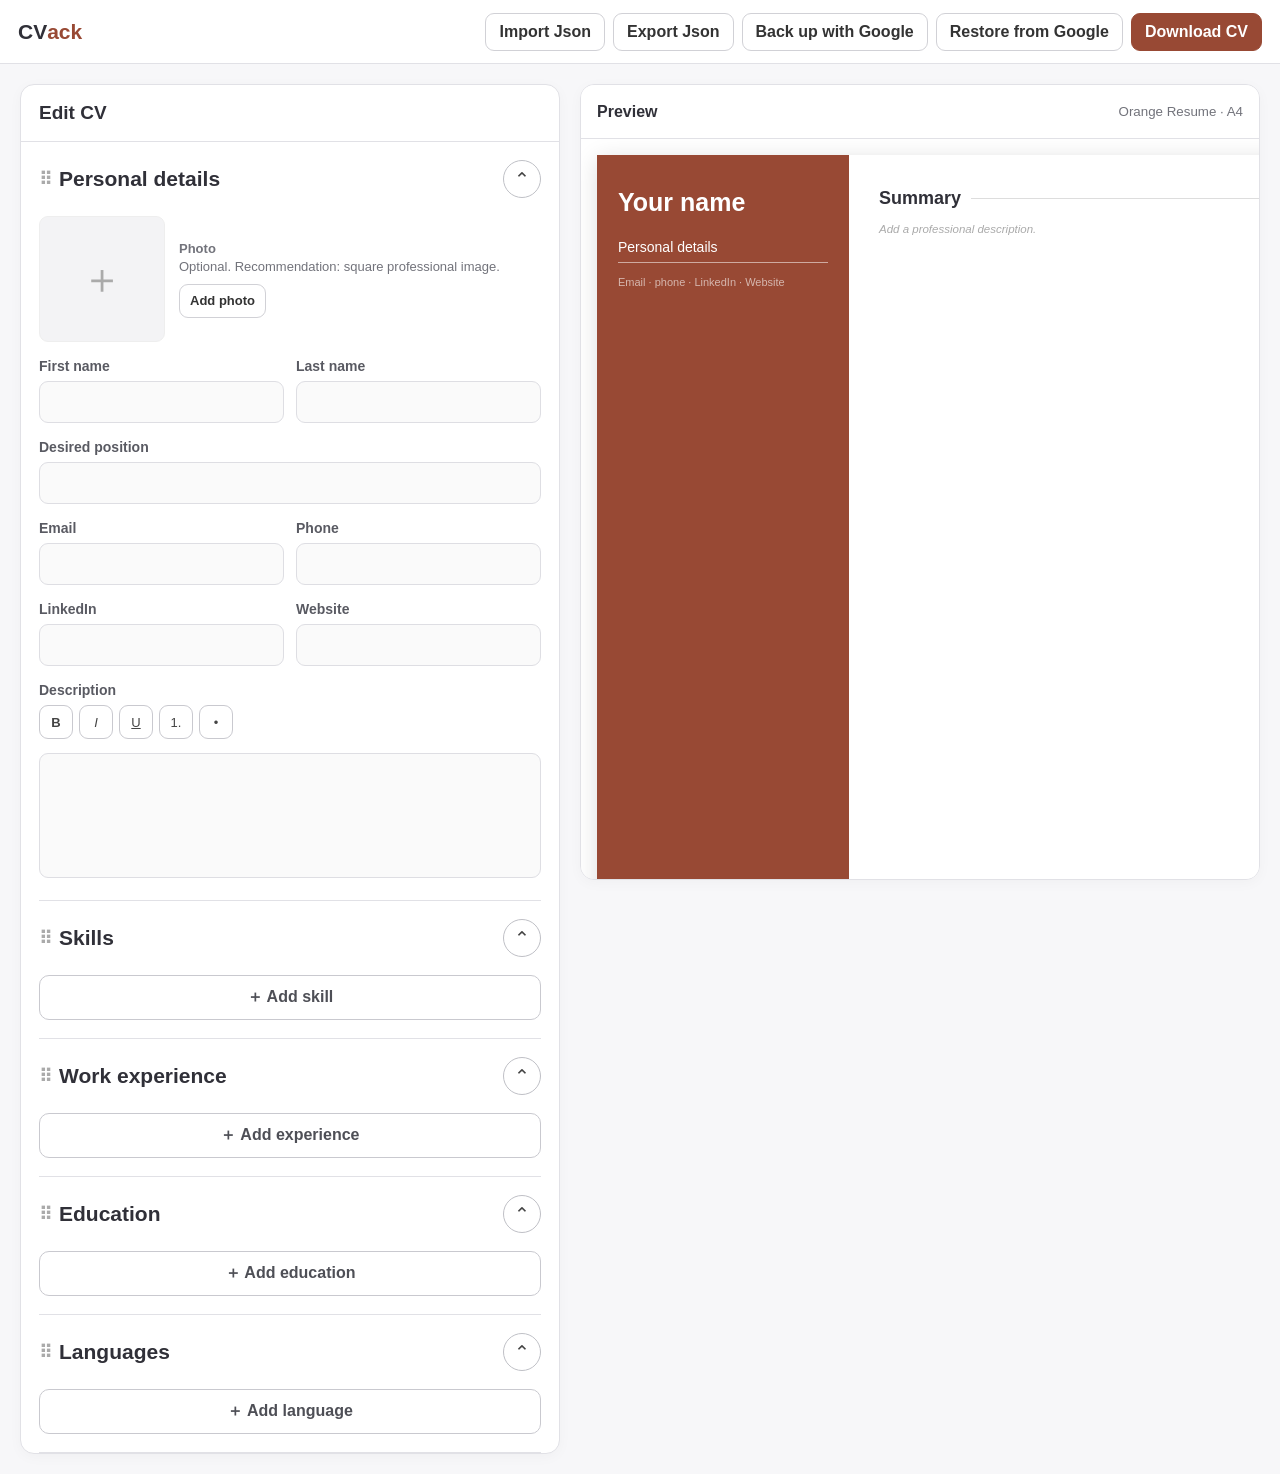
==== cv-dev.html @ dcd3dc96 "Translate app to English and add rich-text description toolbar Translate all UI copy, labels, toasts" ====
<!DOCTYPE html>
<html lang="en">
<head>
<meta charset="UTF-8">
<meta name="viewport" content="width=device-width, initial-scale=1.0">
<title>CVack</title>
<link rel="stylesheet" href="./css/styles.css">
<script src="https://accounts.google.com/gsi/client" async defer></script>
</head>
<body>
<header class="top">
 <div class="logo">CV<b>ack</b></div>
 <div class="top-actions">
  <button class="btn" id="import">Import Json</button>
  <button class="btn" id="export">Export Json</button>
  <button class="btn" id="googleBackup">Back up with Google</button>
  <button class="btn" id="googleRestore">Restore from Google</button>
  <button class="btn orange" id="pdf">Download CV</button>
  <input type="file" id="file" accept=".json,application/json" hidden>
 </div>
</header>

<div class="app">
 <div class="editor-panel">
  <div class="editor-head">Edit CV</div>
  <div class="editor" id="editor"></div>
 </div>
 <div class="preview-panel">
  <div class="preview-head"><strong>Preview</strong><small>Orange Resume · A4</small></div>
  <div class="preview-area" id="preview"></div>
 </div>
</div>
<div class="toast" id="toast"></div>
<script src="js/script.js"></script>
</body>
</html>
---- css/styles.css ----
:root {
    --blue: #3974d9;
    --blue2: #edf4ff;
    --orange: #984934;
    --orange-dark: #813a2a;
    --text: #303038;
    --muted: #72737b;
    --line: #e1e1e6;
    --bg: #f7f7f9;
    --card: #fff;
}

* {
    box-sizing: border-box;
    -webkit-print-color-adjust: exact !important;
    print-color-adjust: exact !important;
}

html,
body {
    margin: 0;
    padding: 0;
    background: var(--bg);
    color: var(--text);
    font-family: -apple-system, BlinkMacSystemFont, "Segoe UI", Roboto, Arial, sans-serif
}

button,
input,
textarea,
select {
    font: inherit
}

button {
    cursor: pointer
}

.top {
    height: 64px;
    background: #fff;
    border-bottom: 1px solid var(--line);
    display: flex;
    align-items: center;
    justify-content: space-between;
    padding: 0 18px;
    position: sticky;
    top: 0;
    z-index: 30
}

.logo {
    font-size: 21px;
    font-weight: 800
}

.logo b {
    color: var(--orange)
}

.top-actions {
    display: flex;
    gap: 8px
}

.btn {
    border: 1px solid #d1d1d6;
    background: #fff;
    color: #333;
    border-radius: 9px;
    padding: 9px 13px;
    font-weight: 700
}

.btn.blue {
    background: var(--blue);
    color: #fff;
    border-color: var(--blue)
}

.btn.orange {
    background: var(--orange);
    color: #fff;
    border-color: var(--orange)
}

.btn.small {
    padding: 7px 10px;
    font-size: 13px
}

.app {
    max-width: 1450px;
    margin: auto;
    display: grid;
    grid-template-columns: 540px 1fr;
    gap: 20px;
    padding: 20px
}

.editor-panel,
.preview-panel {
    background: #fff;
    border: 1px solid var(--line);
    border-radius: 14px;
    box-shadow: 0 3px 14px #00000008
}

.editor-panel {
    overflow: hidden
}

.editor-head {
    padding: 17px 18px;
    border-bottom: 1px solid var(--line);
    font-weight: 800;
    font-size: 19px
}

.editor {
    padding: 0 18px
}

.section {
    border-bottom: 1px solid var(--line);
    padding: 18px 0
}

.section-head {
    display: flex;
    align-items: center;
    gap: 9px;
    justify-content: space-between
}

.section-title {
    display: flex;
    align-items: center;
    gap: 9px;
    font-size: 21px;
    font-weight: 800
}

.grip {
    color: #aaa;
    font-size: 18px;
    line-height: 10px;
    letter-spacing: -2px
}

.section-tools {
    display: flex;
    gap: 5px
}

.circle {
    width: 38px;
    height: 38px;
    border: 1px solid #bfc0c6;
    background: #fff;
    border-radius: 50%;
    font-size: 19px;
    color: #444
}

.section-body {
    padding-top: 18px
}

.collapsed .section-body {
    display: none
}

.grid {
    display: grid;
    grid-template-columns: 1fr 1fr;
    gap: 12px
}

.field {
    margin-bottom: 4px
}

.field.full {
    grid-column: 1/-1
}

.field label {
    display: block;
    color: #595a62;
    font-size: 14px;
    font-weight: 650;
    margin-bottom: 7px
}

.field input,
.field textarea,
.field select,
.field .rte {
    width: 100%;
    border: 1px solid #dedee3;
    border-radius: 9px;
    background: #fafafa;
    padding: 11px 12px;
    color: #303038;
    outline: 0
}

.field input:focus,
.field textarea:focus,
.field select:focus,
.field .rte:focus {
    border-color: #5c91ea;
    background: #fff;
    box-shadow: 0 0 0 3px #3974d91a
}

textarea {
    min-height: 125px;
    resize: vertical
}

.rte-toolbar {
    display: flex;
    gap: 6px;
    margin-bottom: 14px
}

.rte-btn {
    width: 34px;
    height: 34px;
    display: flex;
    align-items: center;
    justify-content: center;
    border: 1px solid #c9c9cf;
    border-radius: 9px;
    background: #fff;
    font-size: 13px;
    color: #444
}

.rte-btn:hover {
    border-color: #5c91ea;
    color: var(--blue)
}

.rte-btn.active {
    background: var(--blue2);
    border-color: var(--blue);
    color: var(--blue)
}

.field .rte {
    min-height: 125px;
    white-space: pre-wrap;
    overflow-wrap: break-word
}

.rte ul,
.rte ol {
    margin: 0;
    padding-left: 20px
}

.photo-row {
    display: flex;
    gap: 14px;
    align-items: center;
    margin-bottom: 16px
}

.photo-box {
    width: 126px;
    height: 126px;
    border-radius: 9px;
    background: #f3f3f5;
    display: flex;
    align-items: center;
    justify-content: center;
    overflow: hidden;
    border: 1px solid #eee
}

.photo-box img {
    width: 100%;
    height: 100%;
    object-fit: cover
}

.photo-box span {
    font-size: 42px;
    color: #aaa
}

.photo-info {
    font-size: 13px;
    color: var(--muted);
    line-height: 1.4
}

.photo-info button {
    margin-top: 8px
}

.item {
    border: 1px solid #dcdce1;
    border-radius: 11px;
    padding: 14px;
    margin: 0 0 10px;
    background: #fff
}

.item-head {
    display: flex;
    align-items: center;
    justify-content: space-between;
    margin-bottom: 12px
}

.item-head strong {
    font-size: 15px
}

.item-actions {
    display: flex;
    gap: 5px
}

.icon {
    width: 34px;
    height: 34px;
    border-radius: 50%;
    border: 1px solid #c9c9cf;
    background: #fff
}

.icon.danger {
    color: #a33
}

.add {
    width: 100%;
    border: 1px solid #c9c9cf;
    border-radius: 10px;
    background: #fff;
    padding: 11px;
    font-weight: 750;
    color: #4e4f56
}

.reorder {
    display: flex;
    gap: 4px
}

.reorder button {
    border: 0;
    background: transparent;
    color: #888;
    font-size: 18px;
    padding: 3px 5px
}

.skill,
.lang {
    display: grid;
    grid-template-columns: 1fr 145px 38px;
    gap: 8px;
    margin-bottom: 9px
}

.skill input,
.skill select,
.lang input,
.lang select {
    border: 1px solid #dedee3;
    background: #fafafa;
    border-radius: 8px;
    padding: 9px
}

.hobby {
    display: grid;
    grid-template-columns: 1fr 38px;
    gap: 8px;
    margin-bottom: 9px
}

.note {
    font-size: 12px;
    color: var(--muted);
    line-height: 1.5;
    background: #f6f7f9;
    padding: 10px;
    border-radius: 9px;
    margin-top: 12px
}

.preview-panel {
    position: sticky;
    top: 84px;
    height: calc(100vh - 104px);
    overflow: auto
}

.preview-head {
    height: 54px;
    border-bottom: 1px solid var(--line);
    display: flex;
    align-items: center;
    justify-content: space-between;
    padding: 0 16px
}

.preview-head small {
    color: var(--muted)
}

.preview-area {
    padding: 16px;
    overflow: auto
}

.paper {
    width: 794px;
    min-height: 1123px;
    margin: 0 auto;
    background: #fff;
    display: grid;
    grid-template-columns: 252px 1fr;
    box-shadow: 0 4px 22px #0002
}

.side {
    background: var(--orange);
    color: white;
    padding: 33px 21px
}

.side .photo {
    width: 108px;
    height: 108px;
    border-radius: 5px;
    overflow: hidden;
    margin: 0 auto 22px;
    background: #ffffff1c
}

.side .photo img {
    width: 100%;
    height: 100%;
    object-fit: cover
}

.side h1 {
    font-size: 25px;
    line-height: 1.12;
    margin: 0 0 23px;
    word-break: break-word
}

.side .headline {
    font-size: 12px;
    line-height: 1.35;
    margin-top: -14px;
    margin-bottom: 20px
}

.side h3 {
    font-size: 14px;
    font-weight: 500;
    margin: 22px 0 11px;
    padding-bottom: 7px;
    border-bottom: 1px solid #ffffff88
}

.contact {
    font-size: 11px;
    line-height: 1.5
}

.contact div {
    margin: 6px 0;
    overflow-wrap: anywhere
}

.cvskill {
    display: flex;
    justify-content: space-between;
    align-items: center;
    gap: 6px;
    font-size: 11px;
    margin: 9px 0
}

.dots {
    font-size: 10px;
    white-space: nowrap;
    letter-spacing: 1px
}

.main {
    padding: 33px 30px
}

.main section {
    margin-bottom: 22px
}

.main h2 {
    font-size: 18px;
    margin: 0 0 12px;
    display: flex;
    align-items: center;
    gap: 10px
}

.main h2:after {
    content: "";
    height: 1px;
    background: #ddd;
    flex: 1
}

.profile {
    font-size: 11.5px;
    line-height: 1.5;
    margin: 0
}

.profile ul,
.profile ol,
.job ul,
.job ol,
.edu ul,
.edu ol {
    margin: 6px 0;
    padding-left: 18px
}

.edu,
.job {
    display: grid;
    grid-template-columns: 125px 1fr;
    gap: 15px;
    font-size: 10.7px;
    line-height: 1.4;
    margin-bottom: 18px
}

.date {
    font-weight: 800
}

.role {
    font-size: 12px;
    font-weight: 800
}

.org {
    color: var(--orange)
}

.job b {
    font-weight: 800
}

.empty {
    color: #aaa;
    font-style: italic
}

.toast {
    position: fixed;
    right: 20px;
    bottom: 20px;
    background: #252529;
    color: white;
    border-radius: 10px;
    padding: 11px 15px;
    z-index: 80;
    opacity: 0;
    transform: translateY(8px);
    transition: .2s
}

.toast.show {
    opacity: 1;
    transform: none
}

.hidden {
    display: none !important
}

@media(max-width:1100px) {
    .app {
        grid-template-columns: 1fr
    }

    .preview-panel {
        position: relative;
        top: auto;
        height: auto
    }

    .preview-area {
        min-height: 600px
    }
}

@media(max-width:650px) {
    .top {
        height: auto;
        min-height: 64px;
        align-items: flex-start;
        gap: 8px;
        padding: 11px;
        flex-direction: column
    }

    .top-actions {
        width: 100%;
        overflow: auto
    }

    .top-actions .btn {
        white-space: nowrap
    }

    .app {
        padding: 9px;
        display: block
    }

    .preview-panel {
        margin-top: 14px
    }

    .editor {
        padding: 0 12px
    }

    .grid {
        grid-template-columns: 1fr
    }

    .field.full {
        grid-column: auto
    }

    .skill,
    .lang {
        grid-template-columns: 1fr 120px 38px
    }

    .preview-area {
        padding: 8px
    }

    .paper {
        margin-left: 0;
        transform: scale(.72);
        transform-origin: top left;
        margin-bottom: -310px
    }
}

@media print {
    @page {
        size: A4;
        margin: 0
    }

    body {
        background: #fff
    }

    .top,
    .editor-panel,
    .preview-head {
        display: none !important
    }

    .app {
        display: block;
        padding: 0
    }

    .preview-panel {
        border: 0;
        box-shadow: none;
        height: auto;
        position: static
    }

    .preview-area {
        padding: 0
    }

    .paper {
        margin: 0;
        box-shadow: none;
        width: 794px;
        min-height: 1123px;
        page-break-after: always
    }
}
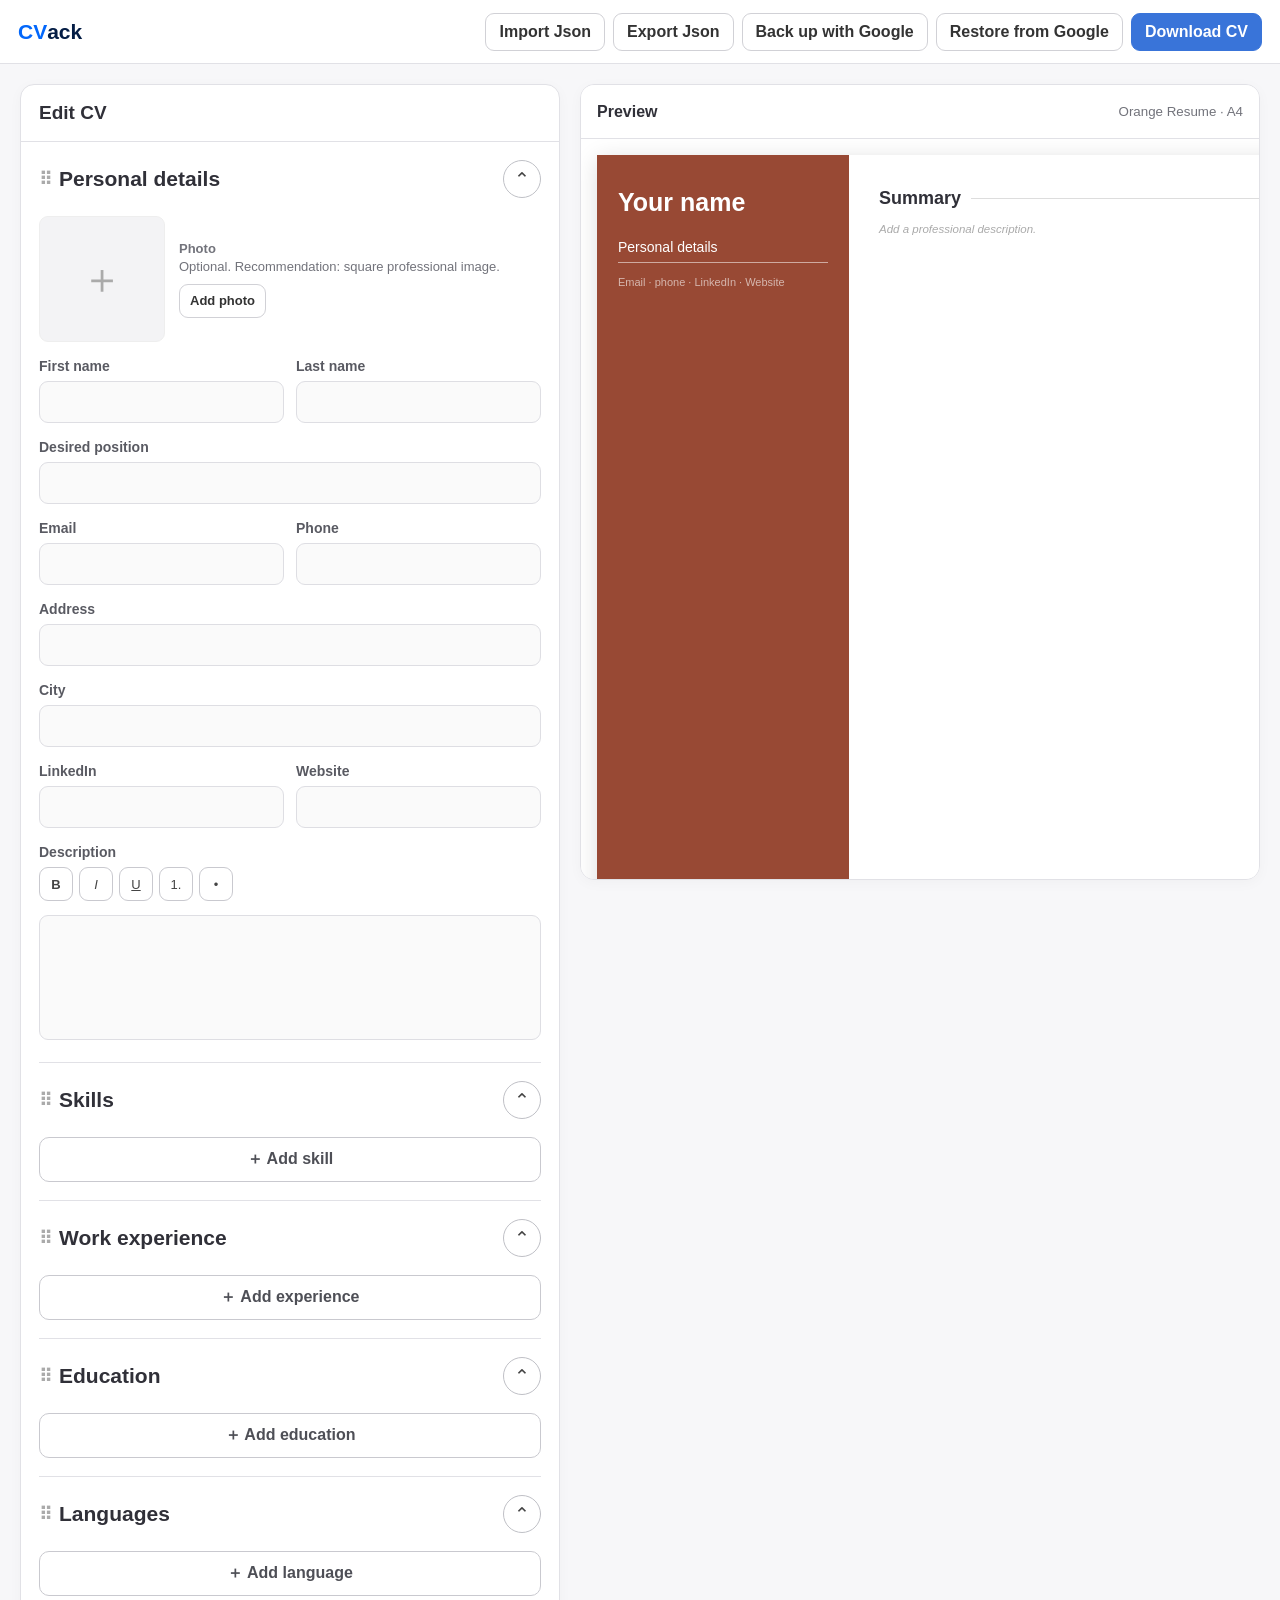
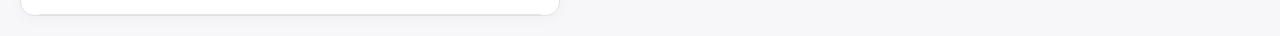
==== commit a953e489: "Switch UI buttons and home page accents from orange to blue Match the new blue CVack logo. The CV pr" ====
--- a/cv-dev.html
+++ b/cv-dev.html
@@ -9,13 +9,13 @@
 </head>
 <body>
 <header class="top">
- <div class="logo">CV<b>ack</b></div>
+ <a class="logo" href="./index.html">CV<b>ack</b></a>
  <div class="top-actions">
   <button class="btn" id="import">Import Json</button>
   <button class="btn" id="export">Export Json</button>
   <button class="btn" id="googleBackup">Back up with Google</button>
   <button class="btn" id="googleRestore">Restore from Google</button>
-  <button class="btn orange" id="pdf">Download CV</button>
+  <button class="btn blue" id="pdf">Download CV</button>
   <input type="file" id="file" accept=".json,application/json" hidden>
  </div>
 </header>
--- a/css/styles.css
+++ b/css/styles.css
@@ -2,6 +2,8 @@
     --blue: #3974d9;
     --blue2: #edf4ff;
     --orange: #984934;
+    --logo-cv: #0267fb;
+    --logo-ack: #041d45;
     --orange-dark: #813a2a;
     --text: #303038;
     --muted: #72737b;
@@ -51,11 +53,13 @@
 
 .logo {
     font-size: 21px;
-    font-weight: 800
+    font-weight: 800;
+    color: var(--logo-cv);
+    text-decoration: none
 }
 
 .logo b {
-    color: var(--orange)
+    color: var(--logo-ack);
 }
 
 .top-actions {
@@ -76,12 +80,6 @@
     background: var(--blue);
     color: #fff;
     border-color: var(--blue)
-}
-
-.btn.orange {
-    background: var(--orange);
-    color: #fff;
-    border-color: var(--orange)
 }
 
 .btn.small {
@@ -482,6 +480,25 @@
 .contact div {
     margin: 6px 0;
     overflow-wrap: anywhere
+}
+
+.contact-icon {
+    vertical-align: -1.5px;
+
+    margin-right: 5px;
+
+    opacity: .85
+}
+
+.contact-row {
+    display: flex;
+    align-items: center;
+    gap: 5px
+}
+
+.contact-row .contact-icon {
+    margin-right: 0;
+    flex-shrink: 0
 }
 
 .cvskill {
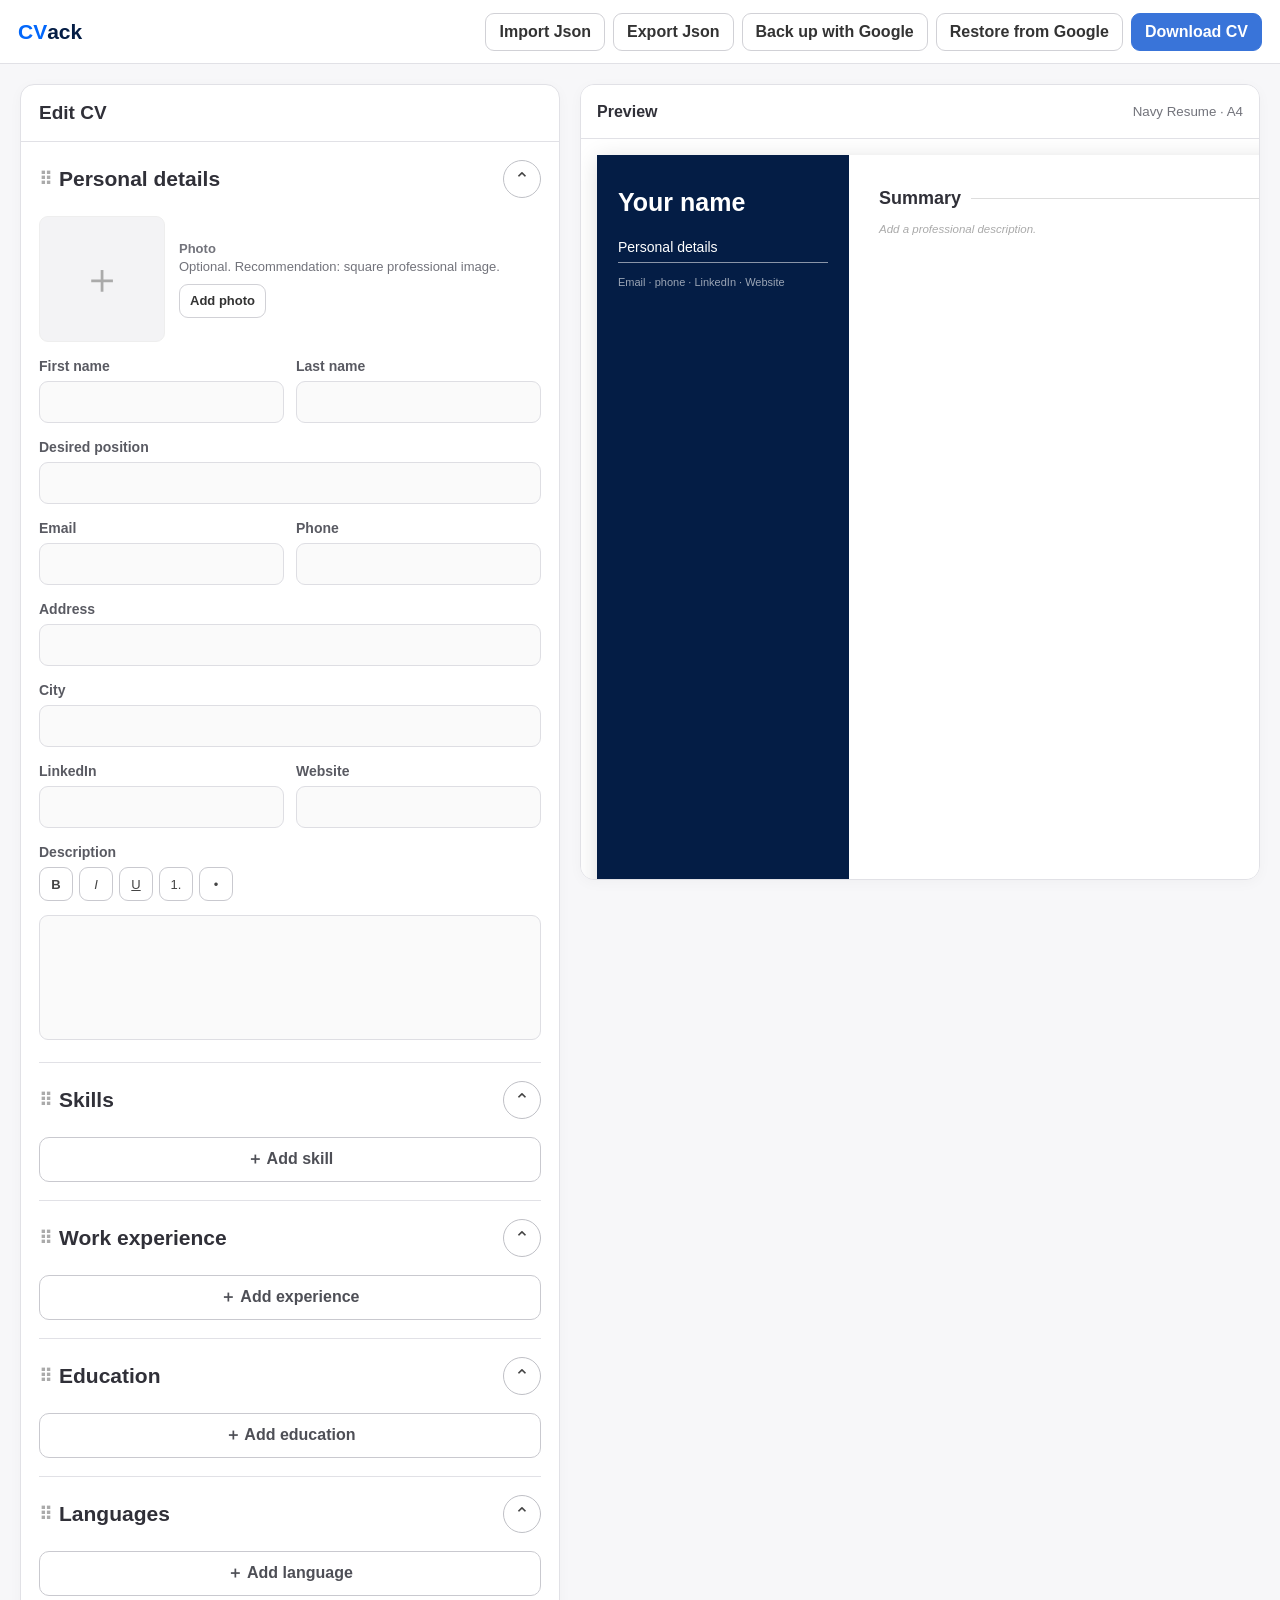
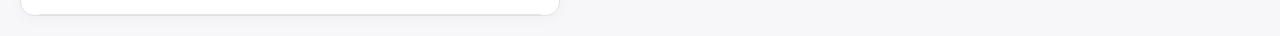
==== commit b993f927: "Recolor CV preview to navy sidebar and blue organizations Match the CVack logo colors and drop the n" ====
--- a/cv-dev.html
+++ b/cv-dev.html
@@ -26,7 +26,7 @@
   <div class="editor" id="editor"></div>
  </div>
  <div class="preview-panel">
-  <div class="preview-head"><strong>Preview</strong><small>Orange Resume · A4</small></div>
+  <div class="preview-head"><strong>Preview</strong><small>Navy Resume · A4</small></div>
   <div class="preview-area" id="preview"></div>
  </div>
 </div>
--- a/css/styles.css
+++ b/css/styles.css
@@ -1,10 +1,8 @@
 :root {
     --blue: #3974d9;
     --blue2: #edf4ff;
-    --orange: #984934;
     --logo-cv: #0267fb;
     --logo-ack: #041d45;
-    --orange-dark: #813a2a;
     --text: #303038;
     --muted: #72737b;
     --line: #e1e1e6;
@@ -430,7 +428,7 @@
 }
 
 .side {
-    background: var(--orange);
+    background: var(--logo-ack);
     color: white;
     padding: 33px 21px
 }
@@ -575,7 +573,7 @@
 }
 
 .org {
-    color: var(--orange)
+    color: var(--logo-cv)
 }
 
 .job b {
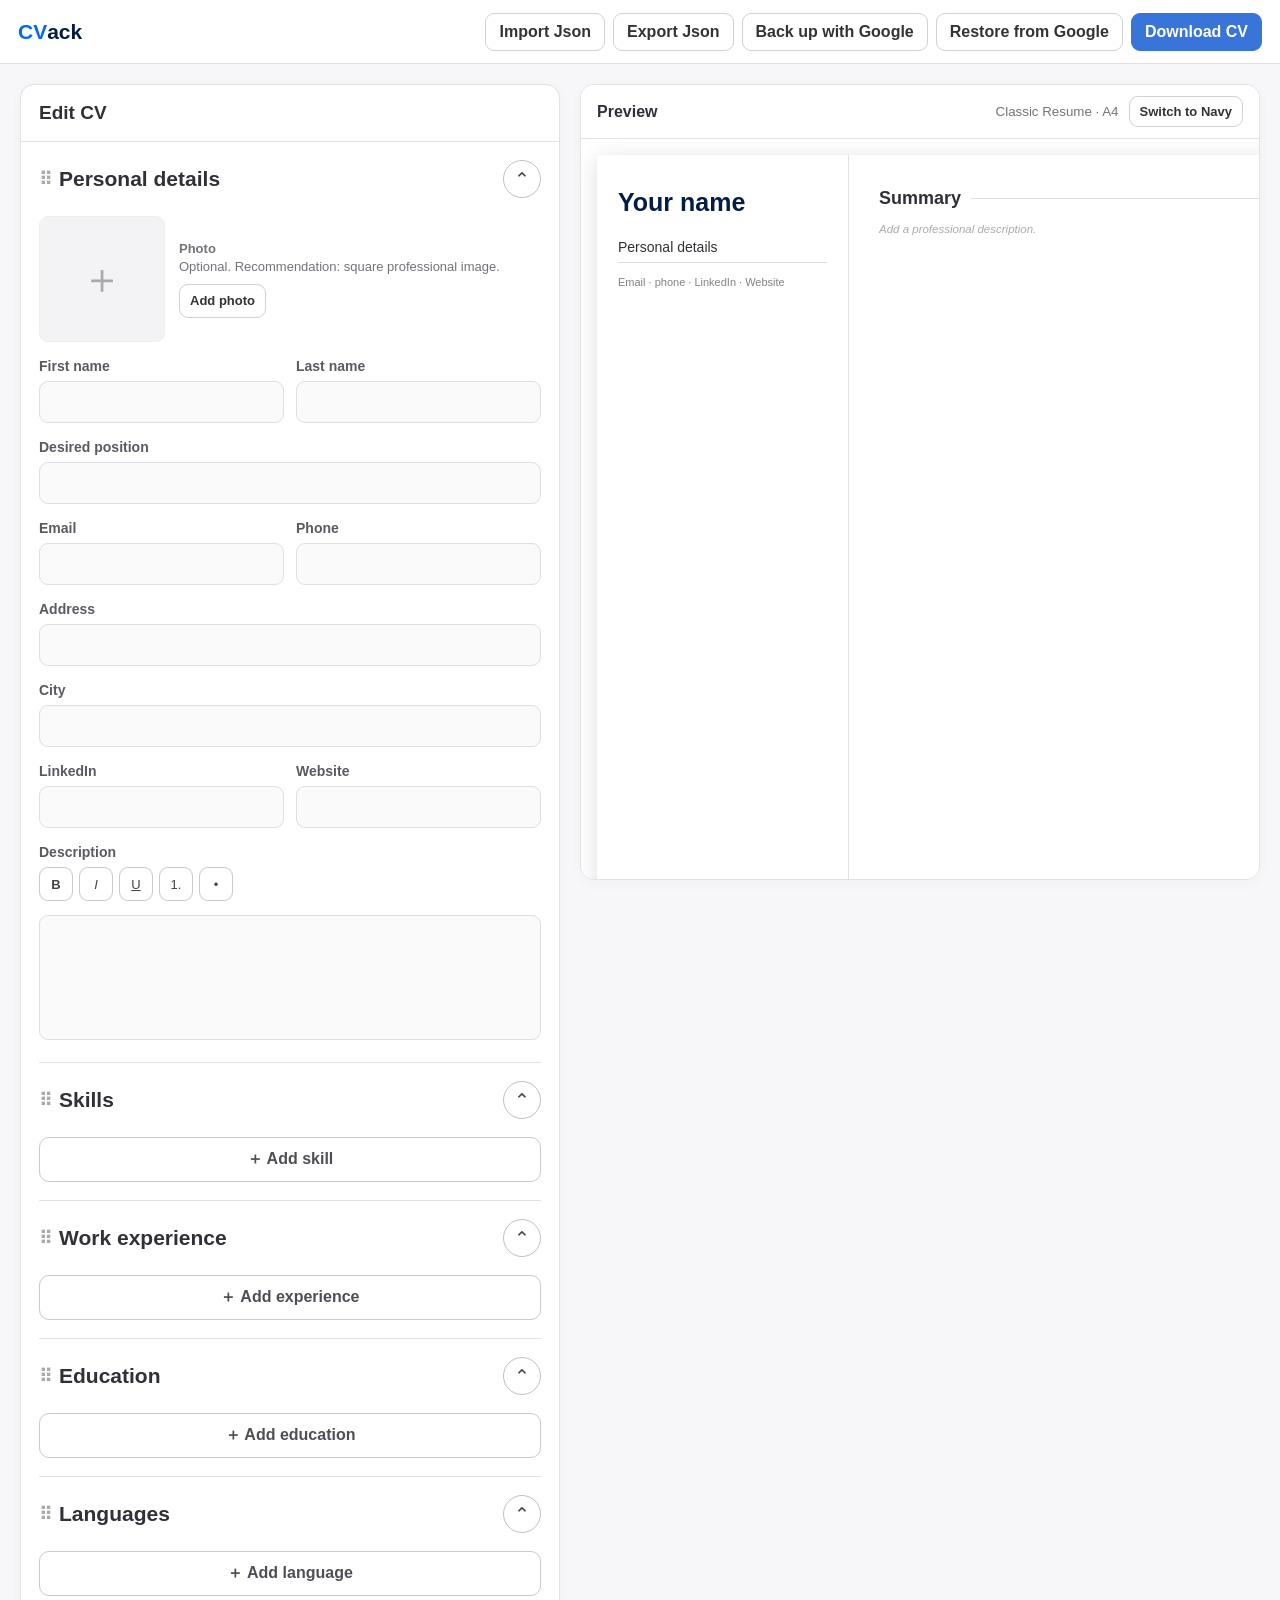
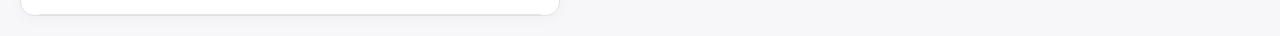
==== commit 18dd2fb5: "Add Classic/Navy preview theme toggle with white classic sidebar The classic theme uses a white side" ====
--- a/cv-dev.html
+++ b/cv-dev.html
@@ -26,7 +26,7 @@
   <div class="editor" id="editor"></div>
  </div>
  <div class="preview-panel">
-  <div class="preview-head"><strong>Preview</strong><small>Navy Resume · A4</small></div>
+  <div class="preview-head"><strong>Preview</strong><div class="preview-actions"><small id="themeLabel">Classic Resume · A4</small><button class="btn small" id="themeToggle">Switch to Navy</button></div></div>
   <div class="preview-area" id="preview"></div>
  </div>
 </div>
--- a/css/styles.css
+++ b/css/styles.css
@@ -412,6 +412,12 @@
     color: var(--muted)
 }
 
+.preview-actions {
+    display: flex;
+    align-items: center;
+    gap: 10px
+}
+
 .preview-area {
     padding: 16px;
     overflow: auto
@@ -428,8 +434,9 @@
 }
 
 .side {
-    background: var(--logo-ack);
-    color: white;
+    background: #fff;
+    color: var(--text);
+    border-right: 1px solid var(--line);
     padding: 33px 21px
 }
 
@@ -439,7 +446,7 @@
     border-radius: 5px;
     overflow: hidden;
     margin: 0 auto 22px;
-    background: #ffffff1c
+    background: #f3f3f5
 }
 
 .side .photo img {
@@ -449,6 +456,7 @@
 }
 
 .side h1 {
+    color: var(--logo-ack);
     font-size: 25px;
     line-height: 1.12;
     margin: 0 0 23px;
@@ -467,7 +475,7 @@
     font-weight: 500;
     margin: 22px 0 11px;
     padding-bottom: 7px;
-    border-bottom: 1px solid #ffffff88
+    border-bottom: 1px solid #ddd
 }
 
 .contact {
@@ -499,6 +507,25 @@
     flex-shrink: 0
 }
 
+.paper.navy .side {
+    background: var(--logo-ack);
+    color: #fff;
+    border-right: 0
+}
+
+.paper.navy .side .photo {
+    background: #ffffff1c
+}
+
+.paper.navy .side h1,
+.paper.navy .side .dots {
+    color: inherit
+}
+
+.paper.navy .side h3 {
+    border-bottom-color: #ffffff88
+}
+
 .cvskill {
     display: flex;
     justify-content: space-between;
@@ -509,6 +536,7 @@
 }
 
 .dots {
+    color: var(--logo-cv);
     font-size: 10px;
     white-space: nowrap;
     letter-spacing: 1px
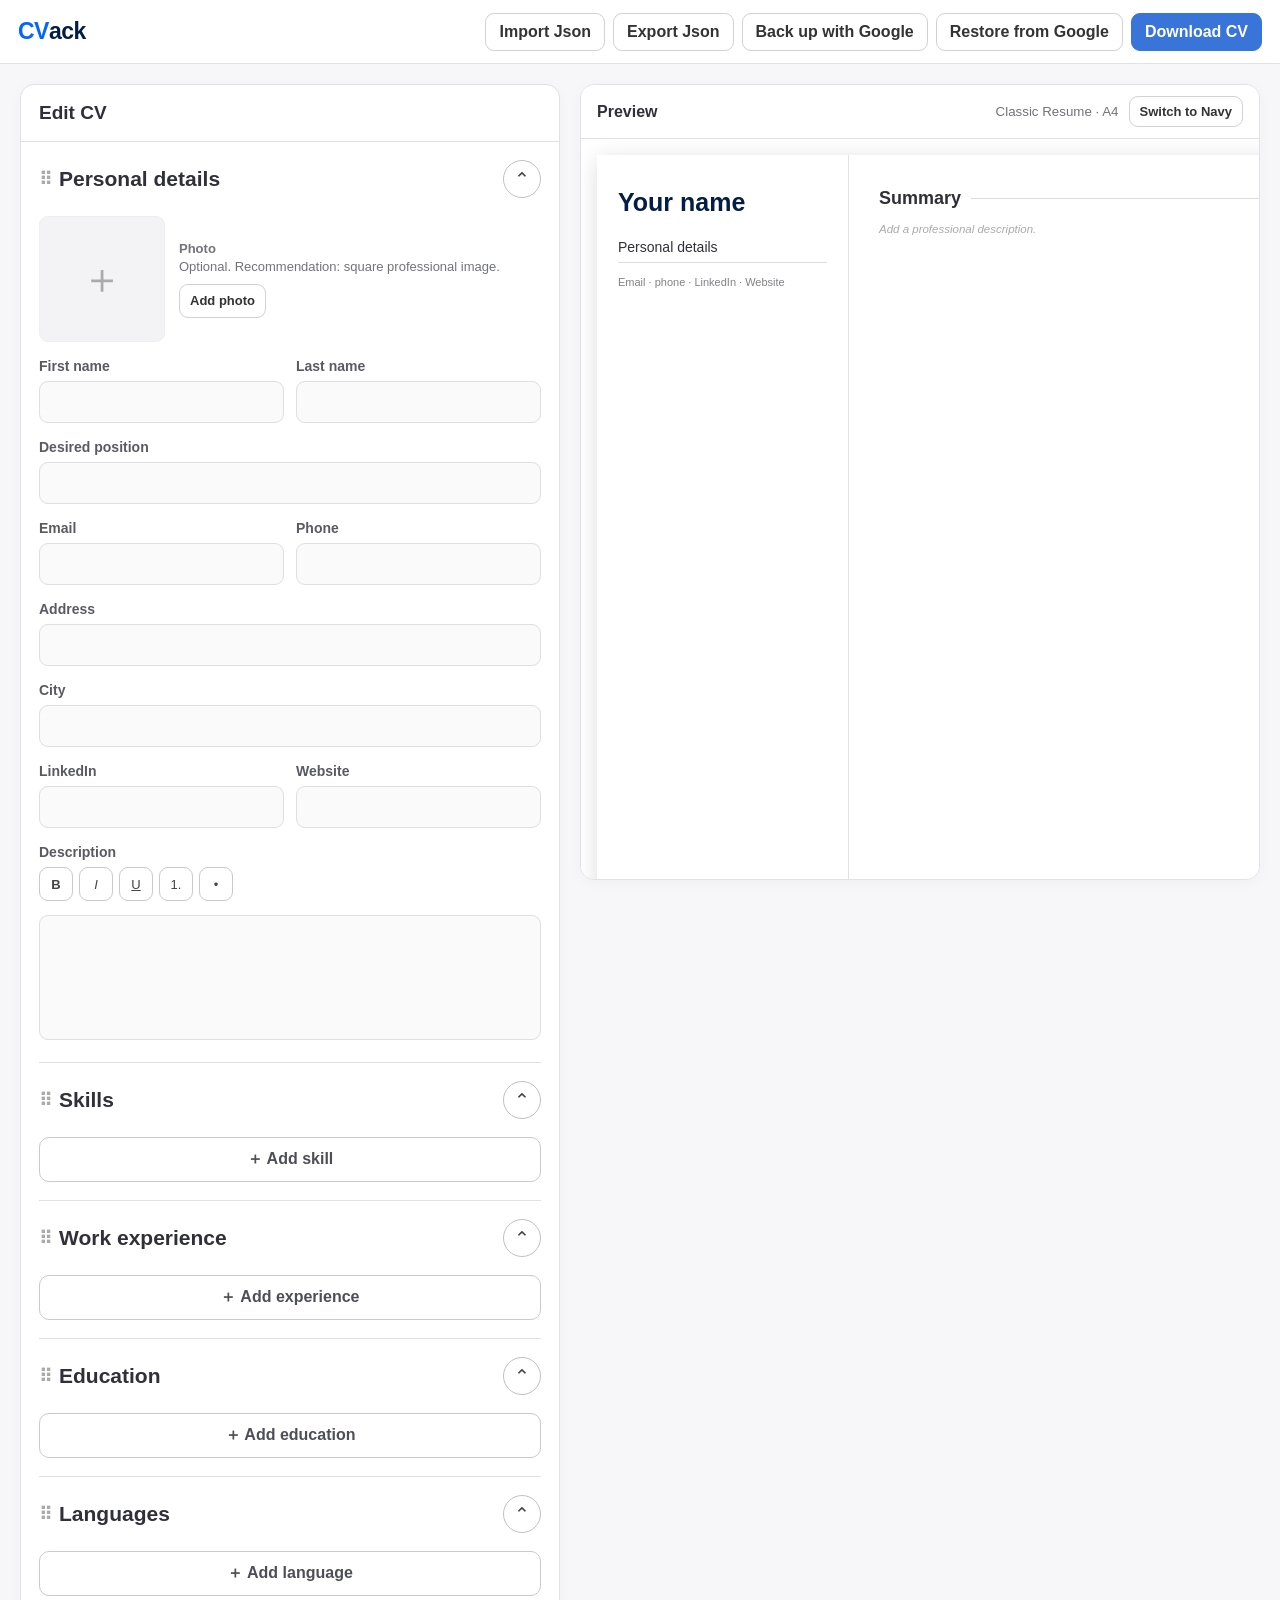
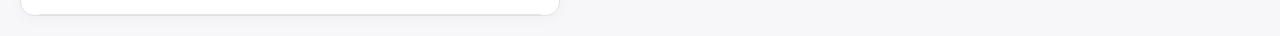
==== commit c14e7358: "Extract shared editor logic into js/common.js, split localStorage keys Move everything that was byte" ====
--- a/cv-dev.html
+++ b/cv-dev.html
@@ -4,6 +4,7 @@
 <meta charset="UTF-8">
 <meta name="viewport" content="width=device-width, initial-scale=1.0">
 <title>CVack</title>
+<link rel="stylesheet" href="./css/base.css">
 <link rel="stylesheet" href="./css/styles.css">
 <script src="https://accounts.google.com/gsi/client" async defer></script>
 </head>
@@ -31,6 +32,7 @@
  </div>
 </div>
 <div class="toast" id="toast"></div>
+<script src="js/common.js"></script>
 <script src="js/script.js"></script>
 </body>
 </html>
--- a/css/base.css
+++ b/css/base.css
@@ -0,0 +1,53 @@
+:root {
+    --blue: #3974d9;
+    --blue-light: #edf4ff;
+    --logo-cv: #0267fb;
+    --logo-ack: #041d45;
+    --text: #303038;
+    --muted: #72737b;
+    --line: #e1e1e6;
+    --bg: #f7f7f9;
+    --card: #fff;
+}
+
+* {
+    box-sizing: border-box;
+}
+
+html,
+body {
+    margin: 0;
+    padding: 0;
+    min-height: 100%;
+}
+
+body {
+    background: var(--bg);
+    color: var(--text);
+    font-family: -apple-system, BlinkMacSystemFont, "Segoe UI", Roboto, Arial, sans-serif;
+}
+
+.top {
+    height: 64px;
+    background: #fff;
+    border-bottom: 1px solid var(--line);
+    display: flex;
+    align-items: center;
+    justify-content: space-between;
+    padding: 0 18px;
+    position: sticky;
+    top: 0;
+    z-index: 30;
+}
+
+.logo {
+    font-size: 23px;
+    font-weight: 800;
+    letter-spacing: -0.5px;
+    color: var(--logo-cv);
+    text-decoration: none;
+}
+
+.logo b {
+    color: var(--logo-ack);
+}
--- a/css/styles.css
+++ b/css/styles.css
@@ -1,28 +1,6 @@
-:root {
-    --blue: #3974d9;
-    --blue2: #edf4ff;
-    --logo-cv: #0267fb;
-    --logo-ack: #041d45;
-    --text: #303038;
-    --muted: #72737b;
-    --line: #e1e1e6;
-    --bg: #f7f7f9;
-    --card: #fff;
-}
-
 * {
-    box-sizing: border-box;
     -webkit-print-color-adjust: exact !important;
     print-color-adjust: exact !important;
-}
-
-html,
-body {
-    margin: 0;
-    padding: 0;
-    background: var(--bg);
-    color: var(--text);
-    font-family: -apple-system, BlinkMacSystemFont, "Segoe UI", Roboto, Arial, sans-serif
 }
 
 button,
@@ -34,30 +12,6 @@
 
 button {
     cursor: pointer
-}
-
-.top {
-    height: 64px;
-    background: #fff;
-    border-bottom: 1px solid var(--line);
-    display: flex;
-    align-items: center;
-    justify-content: space-between;
-    padding: 0 18px;
-    position: sticky;
-    top: 0;
-    z-index: 30
-}
-
-.logo {
-    font-size: 21px;
-    font-weight: 800;
-    color: var(--logo-cv);
-    text-decoration: none
-}
-
-.logo b {
-    color: var(--logo-ack);
 }
 
 .top-actions {
@@ -241,7 +195,7 @@
 }
 
 .rte-btn.active {
-    background: var(--blue2);
+    background: var(--blue-light);
     border-color: var(--blue);
     color: var(--blue)
 }
